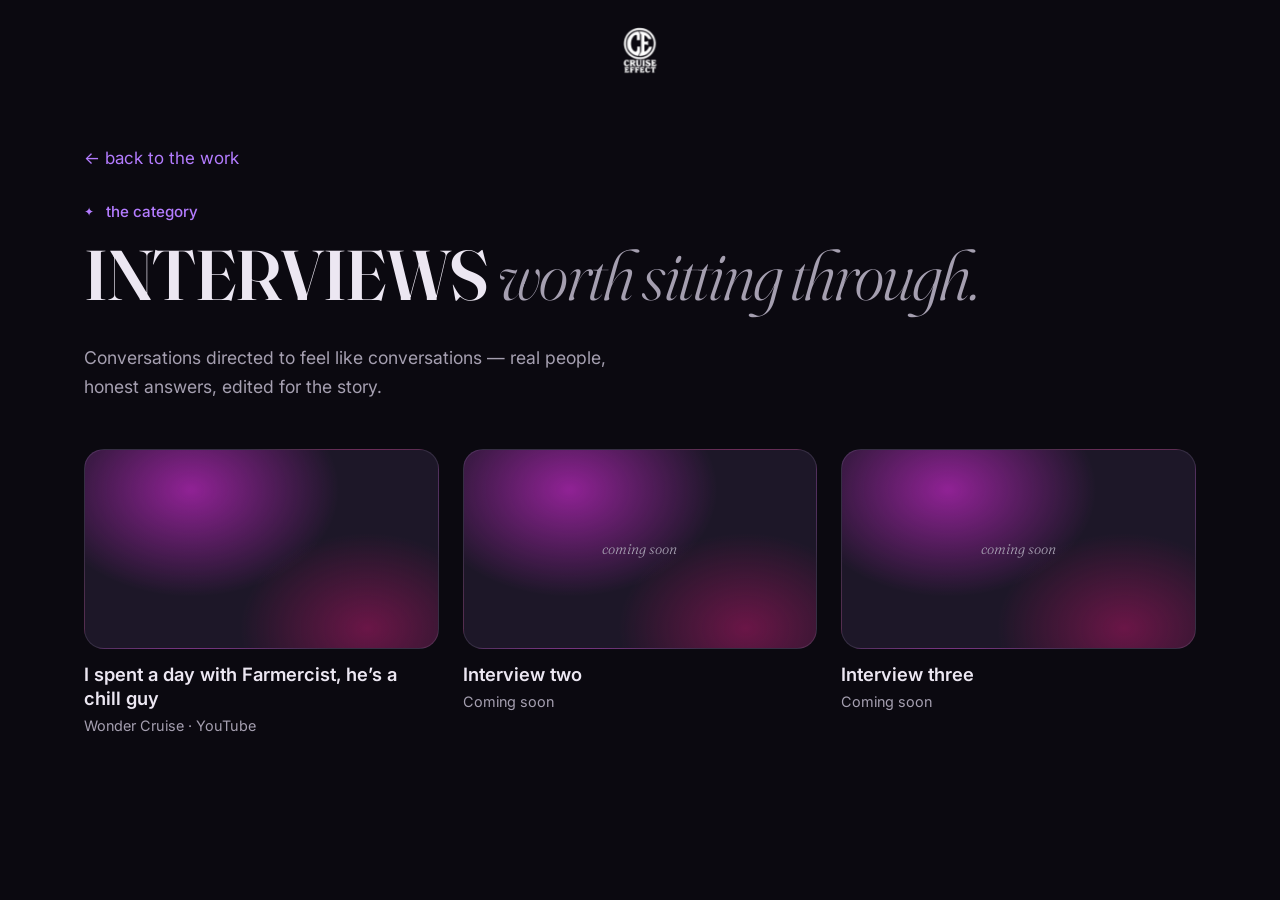
==== interviews.html @ 12e47f61 "Add Interviews page with Farmercist video, cover clip and stats update Co-Authored-By: Claude Opus 5" ====
<!doctype html>
<html lang="en">
<head>
  <meta charset="utf-8">
  <meta name="viewport" content="width=device-width, initial-scale=1">
  <title>Interviews — Wonder</title>
  <link rel="icon" type="image/png" href="assets/logo.png">
  <meta name="description" content="Interviews directed and produced by Wonder.">
  <link rel="preconnect" href="https://fonts.googleapis.com">
  <link rel="preconnect" href="https://fonts.gstatic.com" crossorigin>
  <link href="https://fonts.googleapis.com/css2?family=Fraunces:ital,opsz,wght@0,9..144,300;0,9..144,600;0,9..144,900;1,9..144,300;1,9..144,400&family=Inter:wght@400;500;600;800;900&display=swap" rel="stylesheet">
  <link rel="stylesheet" href="styles.css">
  <style>
    body { cursor: auto; }
    .vpage { padding: 9rem 0 6rem; }
    .vpage__back { display: inline-block; margin-bottom: 2rem; color: var(--violet); text-decoration: none; }
    .vpage__back:hover { text-decoration: underline; }
    .vpage__intro { max-width: 52ch; color: var(--text-dim); font-size: 1.1rem; margin: 1rem 0 3rem; }
    .vgrid { display: grid; grid-template-columns: repeat(auto-fill, minmax(300px, 1fr)); gap: 1.5rem; list-style: none; margin: 0; padding: 0; }
    .vitem { margin: 0; }
    .vitem__frame { position: relative; aspect-ratio: 16 / 9; border-radius: 20px; overflow: hidden; border: 1px solid var(--line); display: grid; place-items: center;
      background: radial-gradient(70% 90% at 30% 20%, hsl(300 85% 55% / .55), transparent 60%), radial-gradient(60% 80% at 80% 90%, hsl(330 80% 40% / .5), transparent 60%), var(--ink-3); }
    .vitem__frame iframe { position: absolute; inset: 0; width: 100%; height: 100%; border: 0; }
    .vitem__frame video { position: absolute; inset: 0; width: 100%; height: 100%; object-fit: cover; background: #000; }
    .vitem__soon { font: italic 300 1.6rem/1 var(--display); color: rgba(255,255,255,.85); }
    .vitem figcaption { margin-top: .9rem; }
    .vitem strong { display: block; font: 600 1.15rem/1.3 var(--body); color: var(--text); }
    .vitem span { font-size: .9rem; color: var(--text-dim); }
  </style>
</head>
<body>
  <header class="nav">
    <a href="index.html" class="nav__logo" aria-label="Wonder, home"><img src="assets/logo.png" alt="Wonder"></a>
  </header>

  <main class="vpage">
    <div class="container">
      <a href="index.html#work" class="vpage__back">&larr; back to the work</a>
      <p class="eyebrow">the category</p>
      <h1 class="display">INTERVIEWS <span class="muted">worth sitting through.</span></h1>
      <p class="vpage__intro">Conversations directed to feel like conversations &mdash; real people, honest answers, edited for the story.</p>
      <ul class="vgrid" id="videos"></ul>
    </div>
  </main>

  <script>
    // Add interview videos here: a YouTube video id (youtube) or a file in assets/ (src), plus title and note.
    // Entries without either show as "coming soon".
    const VIDEOS = [
      { youtube: 'rDh9KdlpwPs', title: 'I spent a day with Farmercist, he’s a chill guy', note: 'Wonder Cruise · YouTube' },
      { src: '', title: 'Interview two', note: 'Coming soon' },
      { src: '', title: 'Interview three', note: 'Coming soon' },
    ];

    document.getElementById('videos').innerHTML = VIDEOS.map((v) => `
      <li><figure class="vitem">
        <div class="vitem__frame">${v.youtube
          ? `<iframe src="https://www.youtube-nocookie.com/embed/${v.youtube}" title="${v.title}" loading="lazy" allow="accelerometer; encrypted-media; gyroscope; picture-in-picture; fullscreen" allowfullscreen></iframe>`
          : v.src
          ? `<video src="${v.src}" controls playsinline preload="metadata"></video>`
          : '<span class="vitem__soon">coming soon</span>'}</div>
        <figcaption><strong>${v.title}</strong><span>${v.note}</span></figcaption>
      </figure></li>`).join('');
  </script>
</body>
</html>
---- styles.css ----
:root {
  --ink: #0b0910;          /* near-black base */
  --ink-2: #14101c;
  --ink-3: #1d1728;
  --purple: #7b2ff7;       /* signature saturated purple */
  --violet: #b47cff;       /* electric violet highlight */
  --lilac: #cbb8e8;        /* muted lilac */
  --text: #ece7f2;         /* warm off-white */
  --text-dim: #a59fb0;     /* warm grey */
  --line: rgba(203, 184, 232, 0.14);
  --display: "Fraunces", Georgia, serif;
  --body: "Inter", system-ui, sans-serif;
  --ease: cubic-bezier(.2, .7, .1, 1);
  --gutter: clamp(16px, 5vw, 64px);
}

*, *::before, *::after { box-sizing: border-box; }
html { scroll-behavior: smooth; }
body {
  margin: 0;
  background: var(--ink);
  color: var(--text);
  font: 400 1.0625rem/1.65 var(--body);
  -webkit-font-smoothing: antialiased;
  overflow-x: hidden;
}
img, video, canvas { display: block; max-width: 100%; }
a { color: inherit; }
ul { list-style: none; margin: 0; padding: 0; }
::selection { background: var(--purple); color: #fff; }

:focus-visible { outline: 2px solid var(--violet); outline-offset: 4px; border-radius: 4px; }

.skip {
  position: absolute; left: 16px; top: -60px; z-index: 100;
  background: var(--violet); color: var(--ink); padding: .6rem 1rem; border-radius: 6px;
  font-weight: 600; text-decoration: none;
}
.skip:focus { top: 16px; }

.container { width: 100%; max-width: 1240px; margin: 0 auto; padding: 0 var(--gutter); }

.eyebrow {
  font: 500 .95rem/1 var(--body);
  color: var(--violet);
  margin: 0 0 1.25rem;
  display: flex; align-items: center; gap: .75rem;
}
.eyebrow::before { content: "✦"; font-size: .8em; }

.display {
  font: 600 clamp(2.2rem, 5.5vw, 4.5rem)/1.02 var(--display);
  letter-spacing: -.02em;
  margin: 0 0 2rem;
  font-variation-settings: "opsz" 144;
}
.muted { color: var(--text-dim); font-weight: 300; font-style: italic; }
.accent { color: var(--violet); }

/* ---------- PILLS / BADGE ---------- */
.pills { display: flex; flex-wrap: wrap; gap: .6rem; }
.pills li, .tags li {
  border: 1px solid var(--line); border-radius: 99px;
  padding: .55rem 1.05rem; font-size: .9rem; color: var(--lilac);
  background: rgba(123, 47, 247, .06);
  transition: border-color .3s, background .3s, color .3s;
}
.pills li:hover { border-color: var(--violet); background: rgba(123, 47, 247, .16); color: var(--text); }
.pills--sm li { padding: .4rem .85rem; font-size: .8rem; }
.tags { display: flex; flex-wrap: wrap; gap: .4rem; }
.tags li { padding: .3rem .75rem; font-size: .75rem; }

.badge {
  display: inline-flex; align-items: center; gap: .6rem;
  border: 1px solid var(--line); border-radius: 99px; padding: .45rem .95rem .45rem .75rem;
  font-size: .82rem; color: var(--text); background: rgba(11, 9, 16, .5); backdrop-filter: blur(8px);
  margin: 0 0 2rem;
}
.badge__dot { width: 8px; height: 8px; border-radius: 50%; background: #5ef0a0; box-shadow: 0 0 0 0 rgba(94, 240, 160, .6); animation: ping 2s infinite; }
@keyframes ping { 70% { box-shadow: 0 0 0 8px rgba(94, 240, 160, 0); } 100% { box-shadow: 0 0 0 0 rgba(94, 240, 160, 0); } }

.link-arrow { color: var(--violet); text-decoration: none; font-weight: 500; border-bottom: 1px solid currentColor; padding-bottom: 2px; }
.link-arrow:hover { color: var(--text); }

/* ---------- NAV (centered wordmark) ---------- */
.nav { position: fixed; inset: 0 0 auto; z-index: 50; display: flex; justify-content: center; padding: 1.4rem var(--gutter); pointer-events: none; transition: background .4s; }
.nav.is-scrolled { background: linear-gradient(rgba(11, 9, 16, .8), transparent); }
.nav__logo { pointer-events: auto; font: 800 1.5rem/1 var(--body); letter-spacing: -.03em; text-decoration: none; color: #fff; }
.nav__logo span { font-size: .6em; vertical-align: super; color: var(--violet); }
.nav__logo img { display: block; height: 56px; width: auto; }

/* ---------- DOCK (primary navigation) ---------- */
.dock {
  position: fixed; left: 50%; bottom: 20px; z-index: 55; transform: translateX(-50%);
  display: flex; gap: .55rem; padding: .55rem;
  background: rgba(255, 255, 255, .14); border: 1px solid rgba(255, 255, 255, .35);
  border-radius: 22px; backdrop-filter: blur(18px) saturate(1.4);
  box-shadow: 0 20px 50px -15px rgba(0, 0, 0, .6);
}
.dock__item {
  position: relative; width: 62px; height: 62px; border-radius: 16px; display: grid; place-items: center;
  background: linear-gradient(160deg, #fff 0%, #ece6f7 100%);
  box-shadow: inset 0 -3px 6px rgba(0,0,0,.08), 0 4px 10px rgba(0,0,0,.25);
  transition: transform .35s var(--ease);
}
.dock__item svg {
  width: 36px; height: 36px; fill: none; stroke: var(--c); stroke-width: 2.2;
  stroke-linejoin: round; stroke-linecap: round;
}
.dock__item:hover, .dock__item:focus-visible { transform: translateY(-10px) scale(1.12); }
.dock__badge {
  position: absolute; top: -6px; right: -6px; width: 20px; height: 20px; border-radius: 50%;
  background: #ff3b5c; color: #fff; font: 700 .7rem/16px var(--body); text-align: center; border: 2px solid #fff;
}
.dock__label {
  position: absolute; bottom: calc(100% + 14px); left: 50%; transform: translateX(-50%) translateY(4px);
  background: rgba(11, 9, 16, .85); color: #fff; font-size: .75rem; padding: .3rem .6rem; border-radius: 8px;
  white-space: nowrap; opacity: 0; pointer-events: none; transition: opacity .25s, transform .25s;
}
.dock__item:hover .dock__label, .dock__item:focus-visible .dock__label { opacity: 1; transform: translateX(-50%) translateY(0); }
@media (max-width: 480px) { .dock__item { width: 52px; height: 52px; } .dock__item svg { width: 30px; height: 30px; } }

/* ---------- BUTTONS ---------- */
.btn {
  display: inline-flex; align-items: center; justify-content: center;
  padding: 1rem 1.6rem; border-radius: 99px;
  font: 600 .95rem/1 var(--body); text-decoration: none; cursor: pointer;
  border: 1px solid transparent; transition: background .3s, border-color .3s, color .3s;
}
.btn--primary { background: var(--purple); color: #fff; box-shadow: 0 10px 40px -10px rgba(123, 47, 247, .7); }
.btn--primary:hover { background: #8d47ff; }
.btn--ghost { border-color: var(--line); color: var(--text); background: rgba(11, 9, 16, .4); }
.btn--ghost:hover { border-color: var(--violet); color: var(--violet); }

/* ---------- HERO ---------- */
.hero {
  position: relative; min-height: 100svh;
  display: grid; place-items: center; text-align: center;
  padding: 7rem var(--gutter) 9rem;
  overflow: hidden; isolation: isolate;
}
.hero__bg { position: absolute; inset: -24px; z-index: -3; overflow: hidden; }
.hero__img {
  position: absolute; inset: 0;
  background: #2a1650 url("assets/hero.png") 50% 60% / cover no-repeat;
  animation: kenburns 28s ease-in-out infinite alternate;
  transform-origin: 54% 45%;
}
@keyframes kenburns { from { transform: scale(1.04); } to { transform: scale(1.16) translate(-1%, 1%); } }
/* Sun breathing glow — sits over the sun at ~53% / 42% */
.hero__sun {
  position: absolute; left: 53%; top: 42%; width: 34vmax; height: 34vmax; translate: -50% -50%;
  background: radial-gradient(circle, rgba(255, 214, 140, .55), rgba(255, 140, 90, .18) 35%, transparent 65%);
  mix-blend-mode: screen; animation: breathe 6s ease-in-out infinite;
}
@keyframes breathe { 50% { opacity: .55; scale: 1.12; } }
/* Film light flicker, top right */
.hero__lamp {
  position: absolute; right: 7%; top: 14%; width: 18vmax; height: 18vmax; translate: 50% -50%;
  background: radial-gradient(circle, rgba(255, 236, 190, .6), transparent 60%);
  mix-blend-mode: screen; animation: flicker 4s steps(1) infinite;
}
@keyframes flicker { 0%, 100% { opacity: .9; } 12% { opacity: .6; } 14% { opacity: 1; } 60% { opacity: .75; } 62% { opacity: .95; } }
/* Slow-moving god rays */
.hero__rays {
  position: absolute; inset: -20%;
  background: repeating-conic-gradient(from 0deg at 53% 42%, rgba(255, 200, 140, .07) 0deg 4deg, transparent 4deg 13deg);
  mix-blend-mode: screen; animation: rays 60s linear infinite;
  mask: radial-gradient(circle at 53% 42%, #000 0 15%, transparent 55%);
}
@keyframes rays { to { transform: rotate(360deg); } }
@media (max-width: 700px) { .hero__img { background-position: 62% 60%; } }
.hero__vignette { position: absolute; inset: 0; z-index: -1; pointer-events: none; background: linear-gradient(to top, var(--ink) 0%, transparent 25%), radial-gradient(70% 60% at 50% 55%, rgba(11, 9, 16, .45), transparent 75%), linear-gradient(rgba(42, 22, 80, .25), rgba(42, 22, 80, .15)); }
.hero__content { display: grid; justify-items: center; gap: clamp(2.5rem, 7vh, 4.5rem); }

.id-pill {
  display: inline-flex; align-items: center; gap: .8rem; text-align: left;
  padding: .55rem 1.1rem .55rem .55rem; border-radius: 16px;
  background: rgba(255, 255, 255, .14); border: 1.5px solid rgba(255, 255, 255, .45);
  backdrop-filter: blur(14px); color: #fff;
}
.id-pill__avatar {
  width: 40px; height: 40px; border-radius: 50%; display: grid; place-items: center;
  background: linear-gradient(135deg, var(--violet), var(--purple)); font: 800 1rem/1 var(--body);
  border: 2px solid rgba(255,255,255,.7);
}
.id-pill__avatar { overflow: hidden; }
.id-pill__avatar img { width: 100%; height: 100%; object-fit: cover; object-position: 55% 40%; }
.id-pill strong { display: block; font: 700 1rem/1.2 var(--body); letter-spacing: -.01em; }
.id-pill__status { display: flex; align-items: center; gap: .4rem; font-size: .78rem; font-weight: 600; color: rgba(255,255,255,.9); }
.id-pill .badge__dot { width: 7px; height: 7px; }

.hero__headline { position: relative; }
.hero__title {
  font: 900 clamp(2.4rem, 7vw, 5.2rem)/.9 var(--body);
  letter-spacing: -.055em; margin: 0; color: #fff;
  text-shadow: 0 6px 40px rgba(11, 9, 16, .35);
}
.hero__title .line { display: block; overflow: hidden; padding: 0 .05em .04em; }
.hero__title .line > span { display: inline-block; }

.sticker {
  position: absolute; display: inline-flex; align-items: center;
  padding: .6rem 1rem .6rem 1.4rem; border-radius: 6px; white-space: nowrap;
  font: 500 clamp(.8rem, 1.4vw, 1rem)/1 var(--body); color: var(--ink);
  box-shadow: 0 10px 25px -8px rgba(0,0,0,.45);
}
.sticker__pin {
  position: absolute; left: -14px; top: -12px;
  width: 30px; height: 30px; border-radius: 50%; display: grid; place-items: center;
  color: #fff; font-size: .8rem; border: 2px solid rgba(255,255,255,.85);
}
.sticker--a { left: -6%; top: 58%; background: #efe6ff; transform: rotate(-12deg); }
.sticker--a .sticker__pin { background: var(--purple); }
.sticker--b { right: -8%; top: 16%; background: #ffe3f6; transform: rotate(14deg); }
.sticker--b .sticker__pin { background: #d23fae; }

.eyes { position: absolute; z-index: 5; pointer-events: none; will-change: transform; right: clamp(24px, 8vw, 120px); top: clamp(90px, 18vh, 140px); display: flex; gap: 6px; }
.eye { width: 26px; height: 38px; border-radius: 50%; background: #fff; position: relative; box-shadow: 0 3px 8px rgba(0,0,0,.25); }
.eye i { position: absolute; left: 50%; top: 40%; width: 12px; height: 14px; margin: -7px 0 0 -6px; border-radius: 50%; background: #0b0910; transition: transform .1s; }
.eye i::after { content: ""; position: absolute; top: 2px; left: 3px; width: 4px; height: 4px; border-radius: 50%; background: #fff; }

@media (max-width: 700px) {
  .sticker--a { left: 0; top: 96%; }
  .sticker--b { right: 0; top: -30%; }
  .eyes { top: 72px; }
}

/* ---------- MARQUEE ---------- */
.marquee { overflow: hidden; border-block: 1px solid var(--line); background: var(--purple); padding: 1.1rem 0; }
.marquee__track { display: flex; gap: 2rem; width: max-content; animation: marquee 30s linear infinite; align-items: center; }
.marquee span { font: italic 400 clamp(1.4rem, 3vw, 2.2rem)/1 var(--display); color: #fff; white-space: nowrap; }
.marquee i { font-style: normal; color: var(--ink); }
@keyframes marquee { to { transform: translateX(-50%); } }

/* ---------- SECTIONS ---------- */
section.scene { padding: clamp(6rem, 13vw, 10rem) 0; position: relative; }

.section-head { display: flex; justify-content: space-between; align-items: flex-end; gap: 2rem; flex-wrap: wrap; margin-bottom: 1rem; }
.section-head__aside { max-width: 30ch; color: var(--text-dim); margin: 0 0 2.3rem; }

.about__title { font-size: clamp(2.6rem, 7vw, 6rem); max-width: 14ch; }
.about__grid { display: grid; grid-template-columns: 1.2fr 1fr; gap: 3rem; align-items: start; }
.about__body { color: var(--text-dim); font-size: 1.1rem; }
.about__body p { margin: 0 0 1.2rem; }
.stats { display: grid; grid-template-columns: repeat(3, 1fr); gap: 1rem; margin: 4rem 0 0; }
.stats > div { border: 1px solid var(--line); border-radius: 20px; padding: 2rem; background: var(--ink-2); }
.stats dd { margin: 0 0 .75rem; font: 600 clamp(3rem, 6vw, 5rem)/1 var(--display); color: var(--text); letter-spacing: -.03em; }
.stats dt { font-size: .9rem; color: var(--text-dim); }
@media (max-width: 800px) {
  .about__grid, .stats { grid-template-columns: 1fr; }
}

/* ---------- WORK CARDS ---------- */
.cards { display: grid; grid-template-columns: 1fr 1fr; gap: clamp(1.5rem, 3vw, 2.5rem) clamp(1.25rem, 2.5vw, 2rem); }
.card:nth-child(even) { margin-top: clamp(0px, 8vw, 7rem); }
.card__media {
  position: relative; display: block; aspect-ratio: 4 / 3.4; border-radius: 20px; overflow: hidden; cursor: none;
  clip-path: inset(0 0 0 0 round 20px);
}
.card__media video { position: absolute; inset: 0; width: 100%; height: 100%; object-fit: cover; }
.case__placeholder {
  position: absolute; inset: -8% 0; display: grid; place-items: center;
  background:
    radial-gradient(70% 90% at 30% 20%, hsl(var(--hue) 85% 55% / .75), transparent 60%),
    radial-gradient(60% 80% at 80% 90%, hsl(calc(var(--hue) + 30) 80% 40% / .7), transparent 60%),
    linear-gradient(135deg, var(--ink-3), var(--ink));
  transition: transform 1.2s var(--ease);
}
.case__placeholder::after { /* film grain */
  content: ""; position: absolute; inset: 0; opacity: .14; mix-blend-mode: overlay;
  background-image: url("data:image/svg+xml,%3Csvg xmlns='http://www.w3.org/2000/svg' width='160' height='160'%3E%3Cfilter id='n'%3E%3CfeTurbulence baseFrequency='.9' numOctaves='2'/%3E%3C/filter%3E%3Crect width='100%25' height='100%25' filter='url(%23n)'/%3E%3C/svg%3E");
}
.case__placeholder span { font: italic 300 clamp(2rem, 5vw, 4.5rem)/1 var(--display); color: rgba(255,255,255,.9); letter-spacing: -.03em; text-align: center; padding: 0 1rem; }
.card__media:hover .case__placeholder { transform: scale(1.05); }
.card__media video[src] { z-index: 1; }
.card__meta { display: flex; justify-content: space-between; align-items: center; gap: 1rem; margin: 1.25rem 0 .75rem; font-size: .85rem; color: var(--text-dim); }
.card__title { font: 600 clamp(1.5rem, 2.6vw, 2.1rem)/1.1 var(--display); margin: 0 0 .5rem; letter-spacing: -.01em; }
.card__teaser { color: var(--text-dim); margin: 0 0 1rem; }
.card__story summary { cursor: pointer; font-size: .85rem; color: var(--violet); list-style: none; }
.card__story summary::-webkit-details-marker { display: none; }
.card__story summary::after { content: " +"; }
.card__story[open] summary::after { content: " −"; }
.card__story dl { margin: 1rem 0 0; display: grid; gap: .75rem; }
.card__story div { display: grid; grid-template-columns: 6rem 1fr; gap: 1rem; padding-bottom: .75rem; border-bottom: 1px solid var(--line); font-size: .95rem; }
.card__story dt { font-size: .7rem; letter-spacing: .16em; text-transform: uppercase; color: var(--text-dim); padding-top: .25rem; }
.card__story dd { margin: 0; }
@media (max-width: 760px) {
  .cards { grid-template-columns: 1fr; }
  .card:nth-child(even) { margin-top: 0; }
  .card__media { cursor: pointer; }
}

/* ---------- SERVICES ---------- */
.expertise { background: linear-gradient(var(--ink), var(--ink-2) 30%, var(--ink-2) 70%, var(--ink)); }
.disciplines { display: grid; grid-template-columns: repeat(3, 1fr); gap: 1rem; }
.discipline {
  background: var(--ink); border: 1px solid var(--line); border-radius: 20px;
  padding: clamp(1.8rem, 3vw, 2.5rem); position: relative; overflow: hidden; transition: border-color .4s;
}
.discipline:hover { border-color: rgba(180, 124, 255, .4); }
.discipline::before {
  content: ""; position: absolute; inset: 0; pointer-events: none; opacity: 0; transition: opacity .5s;
  background: radial-gradient(400px circle at var(--mx, 50%) var(--my, 50%), rgba(123, 47, 247, .2), transparent 60%);
}
.discipline:hover::before { opacity: 1; }
.discipline__icon { width: 44px; height: 44px; fill: none; stroke: var(--violet); stroke-width: 1.5; margin-bottom: 2rem; }
.discipline h3 { font: 600 1.7rem/1.1 var(--display); margin: 0 0 1rem; }
.discipline p { color: var(--text-dim); margin: 0 0 1.5rem; }
@media (max-width: 900px) { .disciplines { grid-template-columns: 1fr; } }

/* ---------- CLIENTS ---------- */
.clients { padding-top: clamp(4rem, 8vw, 6rem) !important; padding-bottom: clamp(4rem, 8vw, 6rem) !important; }
.clients__list { display: grid; grid-template-columns: repeat(4, 1fr); border-top: 1px solid var(--line); border-left: 1px solid var(--line); }
.clients__list li {
  border-right: 1px solid var(--line); border-bottom: 1px solid var(--line);
  padding: 2.2rem 1rem; text-align: center;
  font: 600 clamp(1.1rem, 2.2vw, 1.6rem)/1 var(--display); color: var(--text-dim);
  transition: color .4s, background .4s;
}
.clients__list li:hover { color: var(--text); background: var(--ink-2); }
.clients__list .logo { display: grid; place-items: center; padding: 1.5rem; }
.clients__list .logo img { max-height: 72px; max-width: 80%; width: auto; object-fit: contain; filter: grayscale(1) brightness(1.4); opacity: .75; transition: filter .4s, opacity .4s; }
.clients__list .logo img.logo--round { height: 72px; width: 72px; border-radius: 50%; object-fit: cover; }
.clients__list .logo img.logo--dark { filter: brightness(0) invert(1); }
.clients__list .logo:hover img { filter: none; opacity: 1; }
@media (max-width: 700px) { .clients__list { grid-template-columns: repeat(2, 1fr); } }

/* ---------- REVIEWS ---------- */
.reviews { display: grid; grid-template-columns: repeat(3, 1fr); gap: 1rem; }
.review {
  margin: 0; padding: 2rem; border: 1px solid var(--line); border-radius: 20px; background: var(--ink-2);
  display: flex; flex-direction: column;
}
.review__hook { font: 600 1.45rem/1.2 var(--display); margin: 0 0 1rem; color: var(--text); }
.review blockquote { margin: 0 0 2rem; color: var(--text-dim); flex: 1; }
.review figcaption { display: grid; gap: .1rem; font-size: .85rem; color: var(--text-dim); padding-top: 1.25rem; border-top: 1px solid var(--line); }
.review figcaption strong { color: var(--text); font-size: 1rem; font-weight: 600; }
@media (max-width: 900px) { .reviews { grid-template-columns: 1fr; } }

/* ---------- FAQ ---------- */
.faq__grid { display: grid; grid-template-columns: 1fr 1.3fr; gap: 3rem; }
.faq__list details { border-bottom: 1px solid var(--line); }
.faq__list details:first-child { border-top: 1px solid var(--line); }
.faq__list summary {
  cursor: pointer; list-style: none; padding: 1.5rem 0;
  display: flex; justify-content: space-between; gap: 1rem;
  font: 400 clamp(1.15rem, 2vw, 1.4rem)/1.3 var(--display);
  transition: color .3s;
}
.faq__list summary::-webkit-details-marker { display: none; }
.faq__list summary::after { content: "+"; color: var(--violet); font-family: var(--body); transition: transform .4s var(--ease); }
.faq__list details[open] summary::after { transform: rotate(45deg); }
.faq__list summary:hover { color: var(--violet); }
.faq__list p { margin: 0 0 1.5rem; color: var(--text-dim); max-width: 55ch; }
@media (max-width: 800px) { .faq__grid { grid-template-columns: 1fr; gap: 0; } }

/* ---------- CONTACT ---------- */
.contact { background: radial-gradient(70% 60% at 15% 100%, rgba(123, 47, 247, .22), transparent 70%); }
.contact__grid { display: grid; grid-template-columns: 1.1fr 1fr; gap: 4rem; align-items: start; }
.contact__title { font-size: clamp(2.6rem, 6vw, 5.2rem); }
.contact__title em { font-weight: 300; }
.contact__lede { color: var(--text-dim); max-width: 32ch; }
.contact__email {
  display: inline-block; margin-top: 1rem;
  font: 400 clamp(1.3rem, 3vw, 2rem)/1.2 var(--display); text-decoration: none;
  border-bottom: 1px solid var(--violet); padding-bottom: .2rem;
}
.contact__email:hover { color: var(--violet); }
.form { display: grid; gap: 1.2rem; background: var(--ink-2); border: 1px solid var(--line); border-radius: 20px; padding: clamp(1.5rem, 3vw, 2.5rem); }
.form > label { display: grid; gap: .45rem; font-size: .85rem; color: var(--text-dim); }
.form input:not([type=checkbox]), .form textarea {
  font: inherit; font-size: 1rem; color: var(--text);
  background: var(--ink); border: 1px solid var(--line); border-radius: 10px; padding: .85rem 1rem;
  transition: border-color .3s;
}
.form input:focus-visible, .form textarea:focus-visible { border-color: var(--violet); outline-offset: 1px; }
.form textarea { resize: vertical; }
.form__need { border: 0; padding: 0; margin: 0; display: flex; flex-wrap: wrap; gap: .5rem; }
.form__need legend { font-size: .85rem; color: var(--text-dim); margin-bottom: .45rem; padding: 0; }
.form__need input { position: absolute; opacity: 0; }
.form__need span {
  display: inline-block; cursor: pointer; border: 1px solid var(--line); border-radius: 99px;
  padding: .5rem 1rem; font-size: .9rem; color: var(--lilac); transition: all .3s;
}
.form__need input:checked + span { background: var(--purple); border-color: var(--purple); color: #fff; }
.form__need input:focus-visible + span { outline: 2px solid var(--violet); outline-offset: 3px; }
.form .btn { justify-self: start; }
.form__note { margin: -.4rem 0 0; font-size: .8rem; color: var(--text-dim); }
.form__status { margin: 0; color: var(--lilac); font-size: .9rem; min-height: 1.2em; }
@media (max-width: 900px) { .contact__grid { grid-template-columns: 1fr; } }

/* ---------- FOOTER ---------- */
.footer { border-top: 1px solid var(--line); padding: 3rem 0 2rem; font-size: .85rem; color: var(--text-dim); overflow: hidden; }
.footer__big {
  margin: 0 0 2rem; font: 900 clamp(4rem, 22vw, 20rem)/.8 var(--display); letter-spacing: -.06em;
  color: transparent; -webkit-text-stroke: 1px rgba(180, 124, 255, .35); text-align: center;
}
.footer__big span { font-size: .3em; vertical-align: super; }
.footer__row { display: flex; justify-content: space-between; flex-wrap: wrap; gap: 1rem; }
.footer ul { display: flex; gap: 1.5rem; flex-wrap: wrap; }
.footer a { text-decoration: none; }
.footer a:hover { color: var(--violet); }

/* ---------- CURSOR (work hover) ---------- */
.cursor {
  position: fixed; left: 0; top: 0; z-index: 60; pointer-events: none;
  width: 96px; height: 96px; margin: -48px 0 0 -48px; border-radius: 50%;
  background: var(--purple); color: #fff; display: grid; place-items: center;
  font: 600 .75rem/1 var(--body); letter-spacing: .15em; text-transform: uppercase;
  transform: scale(0); transition: transform .35s var(--ease);
}
.cursor.is-active { transform: scale(1); }
.cursor.is-active::after { content: "View"; }

/* ---------- PRE-ANIMATION STATE (only when JS + motion are on) ---------- */
.js-motion [data-seq], .js-motion [data-reveal] { opacity: 0; }

@media (prefers-reduced-motion: reduce) {
  html { scroll-behavior: auto; }
  *, *::before, *::after { animation: none !important; transition-duration: .01ms !important; }
  .cursor { display: none; }
}

/* about portrait placeholder — swap .about__photo-frame contents for an <img> */
.about__head { display: flex; justify-content: space-between; align-items: center; gap: 2rem; }
.about__photo { margin: 0; flex: none; transform: rotate(4deg); transition: transform .6s var(--ease); }
.about__photo:hover { transform: rotate(0) scale(1.03); }
.about__photo-frame { position: relative; width: clamp(150px, 18vw, 220px); aspect-ratio: 4 / 5; border-radius: 24px; overflow: hidden; display: grid; place-items: center;
  background: radial-gradient(120% 90% at 20% 10%, var(--violet), transparent 55%), radial-gradient(100% 80% at 90% 100%, var(--purple), transparent 60%), var(--ink-3);
  border: 1px solid var(--line); box-shadow: 0 30px 60px -20px rgba(123, 47, 247, .45); }
.about__photo-frame::after { content: ""; position: absolute; inset: 10px; border: 1px dashed rgba(236, 231, 242, .35); border-radius: 16px; pointer-events: none; }
.about__photo-frame img { width: 100%; height: 100%; object-fit: cover; }
.about__photo-mark { font: italic 600 4rem/1 var(--display); color: rgba(236, 231, 242, .85); }
.about__photo figcaption { margin-top: .75rem; font-size: .8rem; letter-spacing: .12em; text-transform: uppercase; color: var(--text-dim); text-align: center; }
@media (max-width: 700px) { .about__head { flex-direction: column; align-items: flex-start; } .about__photo { align-self: flex-end; margin-top: -1rem; } }
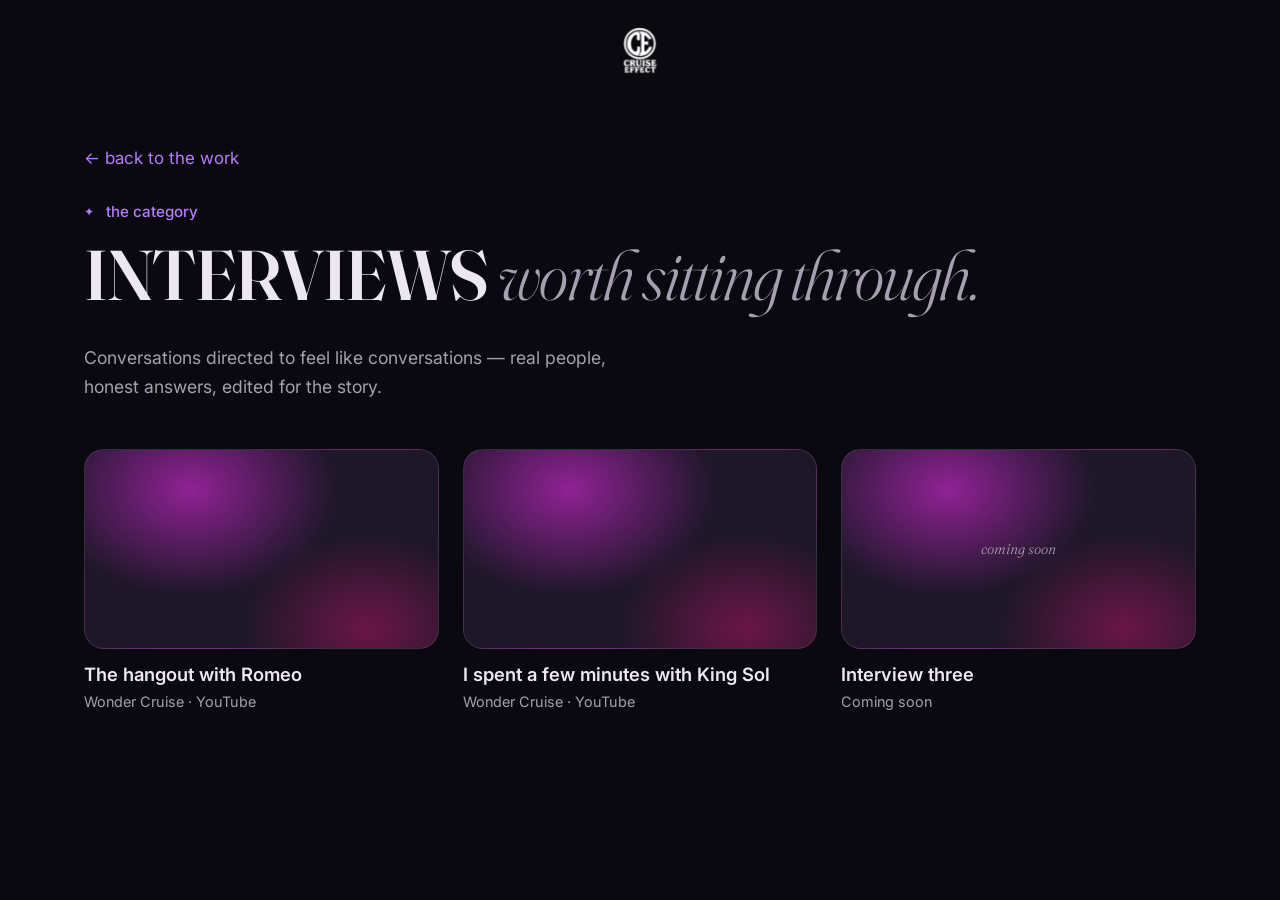
==== commit 6a3b1509: "Add Romeo and King Sol interviews Co-Authored-By: Claude Opus 5.5 <noreply@anthropic.com>" ====
--- a/interviews.html
+++ b/interviews.html
@@ -47,8 +47,8 @@
     // Add interview videos here: a YouTube video id (youtube) or a file in assets/ (src), plus title and note.
     // Entries without either show as "coming soon".
     const VIDEOS = [
-      { youtube: 'rDh9KdlpwPs', title: 'I spent a day with Farmercist, he’s a chill guy', note: 'Wonder Cruise · YouTube' },
-      { src: '', title: 'Interview two', note: 'Coming soon' },
+      { youtube: 'A8yFPyDyW_A', title: 'The hangout with Romeo', note: 'Wonder Cruise · YouTube' },
+      { youtube: 'OwQZ8aUHUlc', title: 'I spent a few minutes with King Sol', note: 'Wonder Cruise · YouTube' },
       { src: '', title: 'Interview three', note: 'Coming soon' },
     ];
 
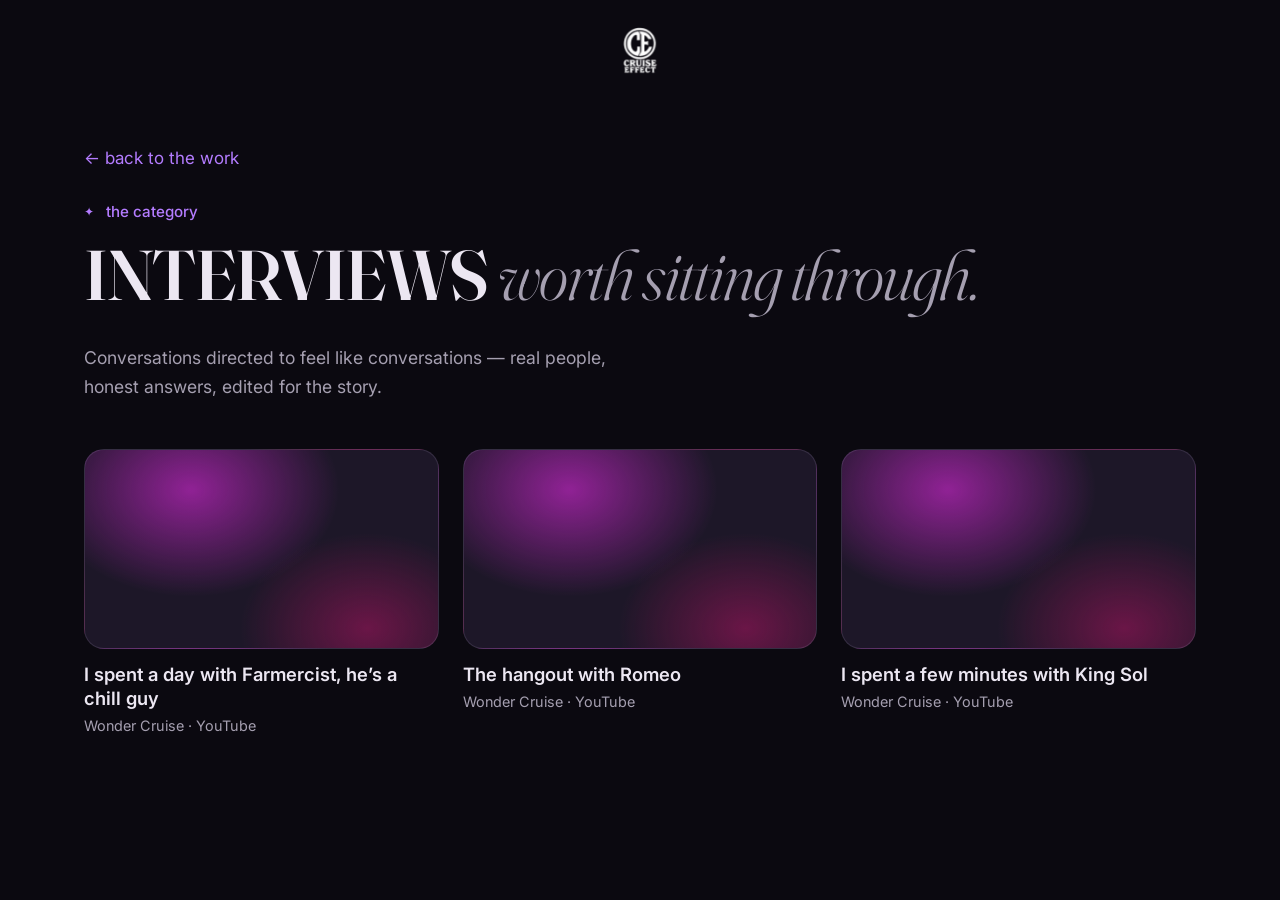
==== commit ff80df16: "Restore Farmercist interview on Interviews page Co-Authored-By: Claude Opus 5.5 <noreply@anthropic.c" ====
--- a/interviews.html
+++ b/interviews.html
@@ -47,9 +47,9 @@
     // Add interview videos here: a YouTube video id (youtube) or a file in assets/ (src), plus title and note.
     // Entries without either show as "coming soon".
     const VIDEOS = [
+      { youtube: 'rDh9KdlpwPs', title: 'I spent a day with Farmercist, he’s a chill guy', note: 'Wonder Cruise · YouTube' },
       { youtube: 'A8yFPyDyW_A', title: 'The hangout with Romeo', note: 'Wonder Cruise · YouTube' },
       { youtube: 'OwQZ8aUHUlc', title: 'I spent a few minutes with King Sol', note: 'Wonder Cruise · YouTube' },
-      { src: '', title: 'Interview three', note: 'Coming soon' },
     ];
 
     document.getElementById('videos').innerHTML = VIDEOS.map((v) => `
